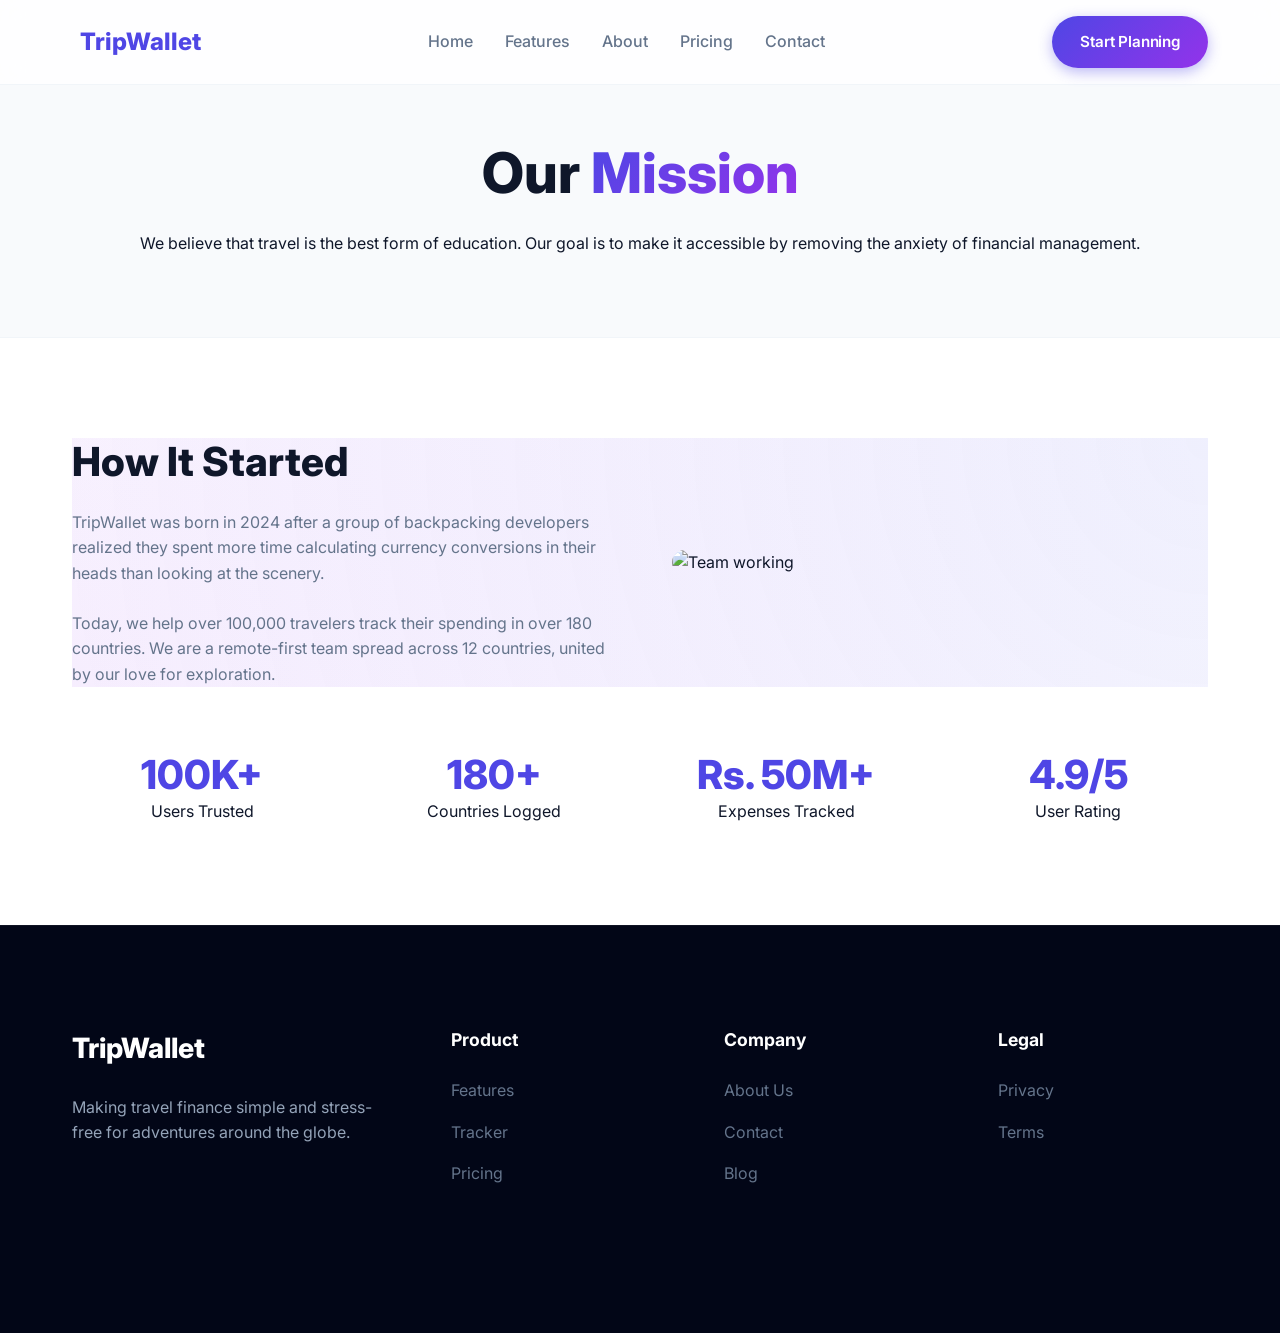
==== about.html @ e1f82f96 "first commit" ====
<!DOCTYPE html>
<html lang="en">
<head>
    <meta charset="UTF-8">
    <meta name="viewport" content="width=device-width, initial-scale=1.0">
    <title>About Us | TripWallet</title>
    <link rel="preconnect" href="https://fonts.googleapis.com">
    <link rel="preconnect" href="https://fonts.gstatic.com" crossorigin>
    <link href="https://fonts.googleapis.com/css2?family=Inter:wght@400;500;600;700;800&display=swap" rel="stylesheet">
    <script src="https://unpkg.com/lucide@latest"></script>
    <link rel="stylesheet" href="style.css">
</head>
<body>

    <!-- Navbar -->
    <nav>
        <div class="container">
            <a href="index.html" class="logo">
                <i data-lucide="wallet"></i>
                TripWallet
            </a>
            <ul class="nav-links">
                <li><a href="index.html">Home</a></li>
                <li><a href="features.html">Features</a></li>
                <li><a href="about.html">About</a></li>
                <li><a href="pricing.html">Pricing</a></li>
                <li><a href="contact.html">Contact</a></li>
            </ul>
            <a href="index.html#tracker" class="btn btn-primary">Start Planning</a>
        </div>
    </nav>

    <!-- Header -->
    <header class="page-header">
        <div class="container">
            <h1 class="reveal">Our <span class="text-gradient">Mission</span></h1>
            <p class="reveal">We believe that travel is the best form of education. Our goal is to make it accessible by removing the anxiety of financial management.</p>
        </div>
    </header>

    <!-- About Content -->
    <section class="section-padding">
        <div class="container">
            <div class="hero .container" style="padding: 0; display: grid; grid-template-columns: 1fr 1fr; gap: 4rem; align-items: center;">
                <div class="reveal">
                    <h2 style="font-size: 2.5rem; margin-bottom: 1.5rem;">How It Started</h2>
                    <p style="color: var(--muted); margin-bottom: 1.5rem;">TripWallet was born in 2024 after a group of backpacking developers realized they spent more time calculating currency conversions in their heads than looking at the scenery.</p>
                    <p style="color: var(--muted);">Today, we help over 100,000 travelers track their spending in over 180 countries. We are a remote-first team spread across 12 countries, united by our love for exploration.</p>
                </div>
                <div class="reveal">
                    <img src="https://images.unsplash.com/photo-1522202176988-66273c2fd55f?auto=format&fit=crop&q=80&w=800" alt="Team working" class="about-image">
                </div>
            </div>

            <div class="stats-counter reveal">
                <div class="counter-item">
                    <h3>100K+</h3>
                    <p>Users Trusted</p>
                </div>
                <div class="counter-item">
                    <h3>180+</h3>
                    <p>Countries Logged</p>
                </div>
                <div class="counter-item">
                    <h3>Rs. 50M+</h3>
                    <p>Expenses Tracked</p>
                </div>
                <div class="counter-item">
                    <h3>4.9/5</h3>
                    <p>User Rating</p>
                </div>
            </div>
        </div>
    </section>

    <!-- Footer -->
    <footer>
        <div class="container">
            <div class="footer-top">
                <div class="footer-column">
                    <div class="footer-logo">TripWallet</div>
                    <p class="footer-description">Making travel finance simple and stress-free for adventures around the globe.</p>
                </div>
                <div class="footer-column">
                    <h4>Product</h4>
                    <ul class="footer-links">
                        <li><a href="features.html">Features</a></li>
                        <li><a href="index.html#tracker">Tracker</a></li>
                        <li><a href="pricing.html">Pricing</a></li>
                    </ul>
                </div>
                <div class="footer-column">
                    <h4>Company</h4>
                    <ul class="footer-links">
                        <li><a href="about.html">About Us</a></li>
                        <li><a href="contact.html">Contact</a></li>
                        <li><a href="blog.html">Blog</a></li>
                    </ul>
                </div>
                <div class="footer-column">
                    <h4>Legal</h4>
                    <ul class="footer-links">
                        <li><a href="#">Privacy</a></li>
                        <li><a href="#">Terms</a></li>
                    </ul>
                </div>
            </div>
        </div>
    </footer>

    <script>
        lucide.createIcons();
    </script>
    <script src="script.js"></script>
</body>
</html>
---- style.css ----
:root {
    --primary: #4f46e5;
    --primary-light: #818cf8;
    --primary-dark: #3730a3;
    --secondary: #9333ea;
    --accent: #10b981;
    --background: #ffffff;
    --surface: #f8fafc;
    --foreground: #0f172a;
    --muted: #64748b;
    --card: #ffffff;
    --card-foreground: #0f172a;
    --border: #f1f5f9;
    --border-strong: #e2e8f0;
    --gradient: linear-gradient(135deg, #4f46e5 0%, #9333ea 100%);
    --gradient-soft: linear-gradient(135deg, rgba(79, 70, 229, 0.05) 0%, rgba(147, 51, 234, 0.05) 100%);
    --shadow-sm: 0 1px 2px 0 rgb(0 0 0 / 0.05);
    --shadow: 0 4px 6px -1px rgb(0 0 0 / 0.05);
    --shadow-md: 0 12px 24px -6px rgb(0 0 0 / 0.08);
    --shadow-lg: 0 25px 50px -12px rgb(0 0 0 / 0.12);
    --radius: 1.25rem;
    --radius-sm: 0.75rem;
    --radius-full: 9999px;
}

* {
    margin: 0;
    padding: 0;
    box-sizing: border-box;
    font-family: 'Inter', sans-serif;
}

html {
    scroll-behavior: smooth;
}

body {
    background-color: var(--background);
    color: var(--foreground);
    line-height: 1.6;
    overflow-x: hidden;
}

/* Utilities */
.container {
    max-width: 1200px;
    margin: 0 auto;
    padding: 0 2rem;
}

.btn {
    display: inline-flex;
    align-items: center;
    justify-content: center;
    padding: 0.875rem 1.75rem;
    border-radius: var(--radius-full);
    font-weight: 600;
    cursor: pointer;
    transition: all 0.3s cubic-bezier(0.4, 0, 0.2, 1);
    text-decoration: none;
    border: none;
    gap: 0.75rem;
    font-size: 0.95rem;
    letter-spacing: -0.01em;
}

.btn-primary {
    background: var(--gradient);
    color: white;
    box-shadow: 0 4px 14px 0 rgba(79, 70, 229, 0.39);
}

.btn-primary:hover {
    transform: translateY(-2px);
    box-shadow: 0 6px 20px rgba(79, 70, 229, 0.45);
    background: linear-gradient(135deg, #4338ca 0%, #7e22ce 100%);
}

.btn-outline {
    background: white;
    border: 1px solid var(--border-strong);
    color: var(--foreground);
}

.btn-outline:hover {
    border-color: var(--primary);
    color: var(--primary);
    background: var(--surface);
    transform: translateY(-2px);
}

.section-padding {
    padding: 100px 0;
}

h1, h2, h3 {
    font-weight: 800;
    line-height: 1.2;
}

.text-gradient {
    background: var(--gradient);
    -webkit-background-clip: text;
    -webkit-text-fill-color: transparent;
}

/* Navbar */
nav {
    position: fixed;
    top: 0;
    width: 100%;
    z-index: 1000;
    background: rgba(255, 255, 255, 0.8);
    backdrop-filter: blur(12px);
    border-bottom: 1px solid var(--border);
    padding: 1rem 0;
    transition: all 0.3s ease;
}

nav .container {
    display: flex;
    justify-content: space-between;
    align-items: center;
}

.logo {
    font-size: 1.5rem;
    font-weight: 800;
    display: flex;
    align-items: center;
    gap: 0.5rem;
    color: var(--primary);
    text-decoration: none;
}

.nav-links {
    display: flex;
    gap: 2rem;
    list-style: none;
}

.nav-links a {
    text-decoration: none;
    color: var(--muted);
    font-weight: 500;
    transition: color 0.3s;
}

.nav-links a:hover {
    color: var(--primary);
}

/* Hero Section */
.hero {
    padding: 180px 0 100px;
    background: radial-gradient(circle at top right, rgba(99, 102, 241, 0.1), transparent),
                radial-gradient(circle at bottom left, rgba(168, 85, 247, 0.1), transparent);
}

.hero .container {
    display: grid;
    grid-template-columns: 1.2fr 1fr;
    gap: 4rem;
    align-items: center;
}

.hero-content h1 {
    font-size: 4rem;
    margin-bottom: 1.5rem;
    letter-spacing: -0.025em;
}

.hero-content p {
    font-size: 1.25rem;
    color: var(--muted);
    margin-bottom: 2.5rem;
    max-width: 500px;
}

.hero-actions {
    display: flex;
    gap: 1.5rem;
}

.hero-image {
    position: relative;
}

.hero-image img {
    width: 100%;
    border-radius: 2rem;
    box-shadow: var(--shadow-lg);
    animation: float 6s ease-in-out infinite;
}

.hero-image::after {
    content: '';
    position: absolute;
    top: -20px;
    right: -20px;
    bottom: -20px;
    left: -20px;
    background: var(--gradient);
    filter: blur(40px);
    opacity: 0.15;
    z-index: -1;
    border-radius: 3rem;
}

@keyframes float {
    0%, 100% { transform: translateY(0) rotate(0deg); }
    50% { transform: translateY(-20px) rotate(1deg); }
}

/* Features */
.features {
    background: white;
}

.section-header {
    text-align: center;
    max-width: 600px;
    margin: 0 auto 4rem;
}

.section-header h2 {
    font-size: 2.5rem;
    margin-bottom: 1rem;
}

.features-grid {
    display: grid;
    grid-template-columns: repeat(auto-fit, minmax(280px, 1fr));
    gap: 2rem;
}

.feature-card {
    background: var(--background);
    padding: 3rem;
    border-radius: var(--radius);
    border: 1px solid var(--border);
    transition: all 0.4s cubic-bezier(0.175, 0.885, 0.32, 1.275);
}

.feature-card:hover {
    transform: translateY(-12px);
    box-shadow: var(--shadow-lg);
    border-color: var(--primary);
    background: white;
}

.feature-icon {
    width: 3.5rem;
    height: 3.5rem;
    background: var(--gradient);
    border-radius: 1rem;
    display: flex;
    align-items: center;
    justify-content: center;
    color: white;
    margin-bottom: 2rem;
    font-size: 1.5rem;
}

/* How It Works */
.steps-grid {
    display: grid;
    grid-template-columns: repeat(auto-fit, minmax(250px, 1fr));
    gap: 3rem;
    margin-top: 4rem;
}

.step-card {
    text-align: center;
    position: relative;
}

.step-card:not(:last-child)::after {
    content: '→';
    position: absolute;
    top: 50px;
    right: -1.5rem;
    font-size: 2rem;
    color: var(--border);
}

.step-number {
    width: 4rem;
    height: 4rem;
    background: white;
    border: 2px solid var(--primary);
    border-radius: 50%;
    display: flex;
    align-items: center;
    justify-content: center;
    font-size: 1.75rem;
    font-weight: 800;
    margin: 0 auto 2rem;
    color: var(--primary);
    box-shadow: var(--shadow-md);
}

/* Dashboard Section */
.dashboard-preview-section {
    background: #0f172a;
    padding: 120px 0;
    color: white;
    overflow: hidden;
}

.dashboard-preview-section .container {
    display: grid;
    grid-template-columns: 1fr 1fr;
    gap: 6rem;
    align-items: center;
}

.dashboard-mockup {
    background: rgba(255, 255, 255, 0.05);
    border-radius: 2rem;
    padding: 1.5rem;
    border: 1px solid rgba(255, 255, 255, 0.1);
    backdrop-filter: blur(10px);
    box-shadow: 0 40px 100px -20px rgba(0, 0, 0, 0.5);
}

.dashboard-mockup img {
    width: 100%;
    border-radius: 1rem;
}

/* Functional Tracker Section */
.tracker-section {
    background: radial-gradient(circle at center, rgba(168, 85, 247, 0.05), transparent);
}

.tracker-container {
    background: white;
    border-radius: 2.5rem;
    padding: 4rem;
    box-shadow: 0 25px 50px -12px rgba(0, 0, 0, 0.08);
    border: 1px solid var(--border);
}

.tracker-grid {
    display: grid;
    grid-template-columns: 350px 1fr;
    gap: 4rem;
}

.tracker-form h3 {
    font-size: 1.75rem;
    margin-bottom: 2rem;
}

.input-group {
    margin-bottom: 1.5rem;
}

.input-group label {
    display: block;
    margin-bottom: 0.5rem;
    font-weight: 600;
    color: var(--muted);
    font-size: 0.9rem;
}

.input-group input, .input-group select {
    width: 100%;
    padding: 1rem;
    border: 1px solid var(--border);
    border-radius: 1rem;
    background: var(--background);
    transition: all 0.3s;
}

.input-group input:focus {
    outline: none;
    border-color: var(--primary);
    background: white;
    box-shadow: 0 0 0 4px rgba(99, 102, 241, 0.1);
}

.tracker-display {
    display: flex;
    flex-direction: column;
}

.stats {
    display: grid;
    grid-template-columns: repeat(3, 1fr);
    gap: 1.5rem;
    margin-bottom: 3rem;
}

.stat-card {
    background: var(--background);
    padding: 2rem;
    border-radius: 1.5rem;
    text-align: center;
    border: 1px solid var(--border);
}

.stat-card h4 {
    font-size: 0.85rem;
    text-transform: uppercase;
    color: var(--muted);
    letter-spacing: 0.05em;
    margin-bottom: 0.75rem;
}

.stat-card .value {
    font-size: 1.75rem;
    font-weight: 800;
    color: var(--foreground);
}

.stat-card.negative .value { color: #ef4444; }
.stat-card.positive .value { color: var(--accent); }

.expense-list-container {
    flex: 1;
}

.expense-list-header {
    display: flex;
    justify-content: space-between;
    align-items: center;
    margin-bottom: 1.5rem;
}

.expense-list {
    display: flex;
    flex-direction: column;
    gap: 1rem;
    max-height: 400px;
    overflow-y: auto;
    padding-right: 1rem;
}

.expense-list::-webkit-scrollbar {
    width: 6px;
}

.expense-list::-webkit-scrollbar-track {
    background: var(--background);
    border-radius: 10px;
}

.expense-list::-webkit-scrollbar-thumb {
    background: var(--border);
    border-radius: 10px;
}

.expense-card {
    display: flex;
    justify-content: space-between;
    align-items: center;
    padding: 1.25rem;
    background: var(--background);
    border-radius: 1rem;
    border-left: 4px solid var(--primary);
    animation: slideIn 0.3s ease-out;
}

.expense-info h5 {
    font-size: 1rem;
    margin-bottom: 0.25rem;
}

.expense-info span {
    font-size: 0.85rem;
    color: var(--muted);
}

.expense-amount {
    font-weight: 700;
    font-size: 1.1rem;
}

@keyframes slideIn {
    from { opacity: 0; transform: translateX(20px); }
    to { opacity: 1; transform: translateX(0); }
}

/* Call to Action */
.cta {
    background: var(--gradient);
    color: white;
    text-align: center;
    border-radius: 3rem;
    margin: 50px auto;
}

.cta h2 {
    font-size: 3rem;
    margin-bottom: 1.5rem;
}

.cta p {
    font-size: 1.25rem;
    opacity: 0.9;
    margin-bottom: 2.5rem;
    max-width: 600px;
    margin-left: auto;
    margin-right: auto;
}

.cta .btn-white {
    background: white;
    color: var(--primary);
}

.cta .btn-white:hover {
    background: #f8fafc;
    transform: translateY(-5px);
}

/* Footer */
footer {
    background: #020617;
    padding: 100px 0 50px;
    border-top: 1px solid rgba(255, 255, 255, 0.05);
}

.footer-top {
    display: grid;
    grid-template-columns: 1.5fr repeat(3, 1fr);
    gap: 4rem;
    margin-bottom: 80px;
}

.footer-logo {
    font-size: 1.75rem;
    font-weight: 800;
    color: white;
    margin-bottom: 1.5rem;
}

.footer-description {
    color: #94a3b8;
    max-width: 300px;
    margin-bottom: 2rem;
}

.footer-column h4 {
    color: white;
    margin-bottom: 1.5rem;
    font-size: 1.1rem;
}

.footer-links {
    list-style: none;
}

.footer-links li {
    margin-bottom: 1rem;
}

.footer-links a {
    color: #64748b;
    text-decoration: none;
    transition: color 0.3s;
}

.footer-links a:hover {
    color: white;
}

.footer-bottom {
    padding-top: 40px;
    border-top: 1px solid rgba(255, 255, 255, 0.05);
    text-align: center;
    color: #475569;
}

/* Page Headers */
.page-header {
    background: var(--surface);
    padding: 140px 0 80px;
    text-align: center;
    border-bottom: 1px solid var(--border);
}

.page-header h1 {
    font-size: 3.5rem;
    margin-bottom: 1.5rem;
}

/* Contact Form */
.contact-grid {
    display: grid;
    grid-template-columns: 1fr 1.5fr;
    gap: 4rem;
    margin-top: 4rem;
}

.contact-info-card {
    background: var(--surface);
    padding: 3rem;
    border-radius: var(--radius);
}

.contact-item {
    display: flex;
    gap: 1.5rem;
    margin-bottom: 2rem;
}

.contact-icon {
    width: 3rem;
    height: 3rem;
    background: white;
    border-radius: 50%;
    display: flex;
    align-items: center;
    justify-content: center;
    color: var(--primary);
    box-shadow: var(--shadow);
}

.contact-form {
    background: white;
    padding: 3rem;
    border-radius: var(--radius);
    border: 1px solid var(--border);
    box-shadow: var(--shadow-md);
}

.form-row {
    display: grid;
    grid-template-columns: 1fr 1fr;
    gap: 1.5rem;
    margin-bottom: 1.5rem;
}

textarea {
    width: 100%;
    padding: 1rem;
    border: 1px solid var(--border-strong);
    border-radius: var(--radius-sm);
    background: var(--surface);
    min-height: 150px;
    font-family: inherit;
}

/* About Section */
.about-image {
    width: 100%;
    border-radius: var(--radius);
    box-shadow: var(--shadow-lg);
}

.stats-counter {
    display: grid;
    grid-template-columns: repeat(4, 1fr);
    gap: 2rem;
    margin-top: 4rem;
    text-align: center;
}

.counter-item h3 {
    font-size: 2.5rem;
    color: var(--primary);
}

/* Mobile Responsive Adjustments */
@media (max-width: 1024px) {
    .hero .container, .dashboard-preview-section .container, .tracker-grid {
        grid-template-columns: 1fr;
        gap: 4rem;
    }
    .hero-content {
        text-align: center;
    }
    .hero-content p {
        margin-left: auto;
        margin-right: auto;
    }
    .hero-actions {
        justify-content: center;
    }
    .tracker-container {
        padding: 2rem;
    }
}

@media (max-width: 768px) {
    .nav-links {
        display: none;
    }
    .hero-content h1 {
        font-size: 3rem;
    }
    .footer-top {
        grid-template-columns: 1fr 1fr;
    }
    .step-card:not(:last-child)::after {
        display: none;
    }
    .stats {
        grid-template-columns: 1fr;
    }
}
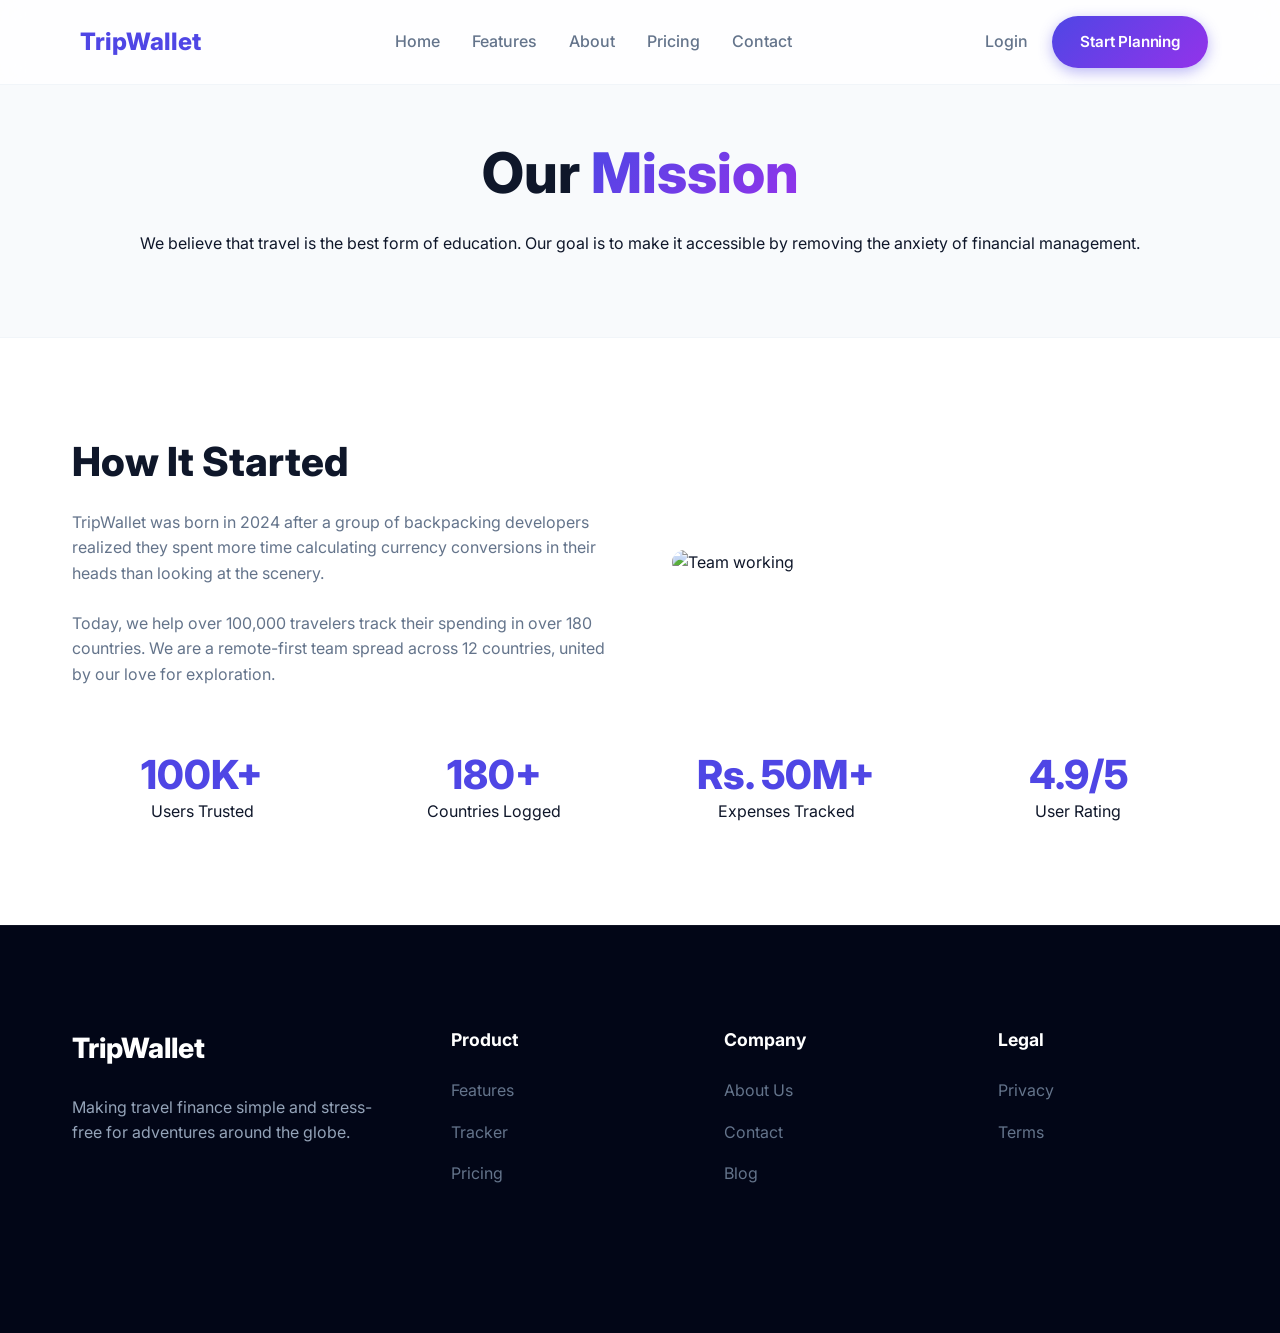
==== commit 4119ac5c: "Mobile UI" ====
--- a/about.html
+++ b/about.html
@@ -25,8 +25,13 @@
                 <li><a href="about.html">About</a></li>
                 <li><a href="pricing.html">Pricing</a></li>
                 <li><a href="contact.html">Contact</a></li>
+                <li class="mobile-only"><a href="login.html">Login</a></li>
+                <li class="mobile-only"><a href="index.html#tracker" class="btn btn-primary" style="color: white;">Start Planning</a></li>
             </ul>
-            <a href="index.html#tracker" class="btn btn-primary">Start Planning</a>
+            <div class="nav-actions">
+                <a href="login.html" class="login-link">Login</a>
+                <a href="index.html#tracker" class="btn btn-primary">Start Planning</a>
+            </div>
         </div>
     </nav>
 
@@ -41,7 +46,7 @@
     <!-- About Content -->
     <section class="section-padding">
         <div class="container">
-            <div class="hero .container" style="padding: 0; display: grid; grid-template-columns: 1fr 1fr; gap: 4rem; align-items: center;">
+            <div class="hero-grid">
                 <div class="reveal">
                     <h2 style="font-size: 2.5rem; margin-bottom: 1.5rem;">How It Started</h2>
                     <p style="color: var(--muted); margin-bottom: 1.5rem;">TripWallet was born in 2024 after a group of backpacking developers realized they spent more time calculating currency conversions in their heads than looking at the scenery.</p>
@@ -51,6 +56,7 @@
                     <img src="https://images.unsplash.com/photo-1522202176988-66273c2fd55f?auto=format&fit=crop&q=80&w=800" alt="Team working" class="about-image">
                 </div>
             </div>
+
 
             <div class="stats-counter reveal">
                 <div class="counter-item">
--- a/style.css
+++ b/style.css
@@ -137,7 +137,30 @@
     display: flex;
     gap: 2rem;
     list-style: none;
-}
+    align-items: center;
+}
+
+.mobile-only {
+    display: none;
+}
+
+.nav-actions {
+    display: flex;
+    gap: 1.5rem;
+    align-items: center;
+}
+
+.login-link {
+    text-decoration: none;
+    color: var(--muted);
+    font-weight: 500;
+    transition: color 0.3s;
+}
+
+.login-link:hover {
+    color: var(--primary);
+}
+
 
 .nav-links a {
     text-decoration: none;
@@ -149,6 +172,17 @@
 .nav-links a:hover {
     color: var(--primary);
 }
+
+.menu-toggle {
+    display: none;
+    background: none;
+    border: none;
+    color: var(--foreground);
+    cursor: pointer;
+    font-size: 1.5rem;
+    z-index: 1001;
+}
+
 
 /* Hero Section */
 .hero {
@@ -601,7 +635,245 @@
     border-radius: var(--radius);
 }
 
+.hero-grid {
+    display: grid;
+    grid-template-columns: 1fr 1fr;
+    gap: 4rem;
+    align-items: center;
+}
+
+/* Pricing Page Styles */
+.pricing-grid {
+    display: grid;
+    grid-template-columns: repeat(3, 1fr);
+    gap: 2rem;
+    margin-top: 4rem;
+}
+
+.pricing-card {
+    padding: 3rem;
+    border-radius: var(--radius);
+    border: 1px solid var(--border);
+    background: white;
+    transition: all 0.3s;
+    position: relative;
+    display: flex;
+    flex-direction: column;
+}
+
+.pricing-card.popular {
+    border-color: var(--primary);
+    box-shadow: var(--shadow-lg);
+    transform: scale(1.05);
+    z-index: 1;
+}
+
+.badge {
+    position: absolute;
+    top: 1rem;
+    right: 1rem;
+    background: var(--gradient);
+    color: white;
+    padding: 0.25rem 0.75rem;
+    border-radius: 99px;
+    font-size: 0.75rem;
+    font-weight: 700;
+}
+
+.price {
+    font-size: 3rem;
+    font-weight: 800;
+    margin: 1.5rem 0;
+}
+
+.price span {
+    font-size: 1rem;
+    color: var(--muted);
+    font-weight: 400;
+}
+
+.pricing-features {
+    list-style: none;
+    margin-bottom: 2.5rem;
+    flex-grow: 1;
+}
+
+.pricing-features li {
+    margin-bottom: 1rem;
+    display: flex;
+    align-items: center;
+    gap: 0.75rem;
+    color: var(--muted);
+}
+
+.pricing-features i {
+    color: var(--accent);
+}
+
+
+
+/* Blog Page Styles */
+.blog-grid {
+    display: grid;
+    grid-template-columns: repeat(auto-fill, minmax(350px, 1fr));
+    gap: 3rem;
+    margin-top: 4rem;
+}
+
+.blog-post {
+    border-radius: var(--radius);
+    overflow: hidden;
+    background: white;
+    border: 1px solid var(--border);
+    transition: all 0.3s;
+}
+
+.blog-post:hover {
+    transform: translateY(-8px);
+    box-shadow: var(--shadow-lg);
+}
+
+.post-thumb {
+    height: 240px;
+    background-size: cover;
+    background-position: center;
+}
+
+.post-content {
+    padding: 2rem;
+}
+
+.post-tag {
+    color: var(--primary);
+    font-weight: 700;
+    font-size: 0.8rem;
+    text-transform: uppercase;
+    letter-spacing: 0.1em;
+    margin-bottom: 1rem;
+    display: inline-block;
+}
+
+.post-title {
+    font-size: 1.5rem;
+    margin-bottom: 1rem;
+    line-height: 1.3;
+}
+
+.post-excerpt {
+    color: var(--muted);
+    margin-bottom: 2rem;
+    font-size: 0.95rem;
+}
+
+.post-author {
+    display: flex;
+    align-items: center;
+    gap: 1rem;
+    padding-top: 1.5rem;
+    border-top: 1px solid var(--border);
+}
+
+.author-img {
+    width: 40px;
+    height: 40px;
+    border-radius: 50%;
+    background: var(--surface);
+}
+
+/* Dashboard Styles */
+
+.dashboard-container {
+    display: grid;
+    grid-template-columns: 280px 1fr;
+    min-height: 100vh;
+}
+
+aside {
+    background: white;
+    border-right: 1px solid var(--border);
+    padding: 2rem;
+    position: sticky;
+    top: 0;
+    height: 100vh;
+    display: flex;
+    flex-direction: column;
+}
+
+.side-link {
+    display: flex;
+    align-items: center;
+    gap: 1rem;
+    padding: 0.75rem 1rem;
+    border-radius: var(--radius-sm);
+    color: var(--muted);
+    text-decoration: none;
+    margin-bottom: 0.5rem;
+    transition: all 0.2s;
+}
+
+.side-link.active {
+    background: var(--gradient-soft);
+    color: var(--primary);
+    font-weight: 600;
+}
+
+.side-link:hover:not(.active) {
+    background: var(--surface);
+    color: var(--foreground);
+}
+
+main {
+    padding: 3rem;
+    background: var(--surface);
+}
+
+.trip-grid {
+    display: grid;
+    grid-template-columns: repeat(auto-fill, minmax(300px, 1fr));
+    gap: 2rem;
+    margin-top: 2rem;
+}
+
+.trip-card {
+    background: white;
+    border-radius: var(--radius);
+    overflow: hidden;
+    border: 1px solid var(--border);
+    transition: transform 0.3s;
+}
+
+.trip-card:hover {
+    transform: translateY(-5px);
+    box-shadow: var(--shadow-lg);
+}
+
+.trip-image {
+    height: 180px;
+    background-size: cover;
+    background-position: center;
+}
+
+.trip-content {
+    padding: 1.5rem;
+}
+
+.progress-bar {
+    height: 8px;
+    background: var(--surface);
+    border-radius: 4px;
+    margin: 1rem 0;
+    overflow: hidden;
+}
+
+.progress-fill {
+    height: 100%;
+    background: var(--gradient);
+    border-radius: 4px;
+}
+
+
 .contact-item {
+
     display: flex;
     gap: 1.5rem;
     margin-bottom: 2rem;
@@ -666,10 +938,52 @@
 
 /* Mobile Responsive Adjustments */
 @media (max-width: 1024px) {
-    .hero .container, .dashboard-preview-section .container, .tracker-grid {
+    .container {
+        padding: 0 1.5rem;
+    }
+    .hero .container, .dashboard-preview-section .container, .tracker-grid, .contact-grid, .hero-grid, .pricing-grid, .blog-grid, .input-row {
         grid-template-columns: 1fr;
-        gap: 4rem;
-    }
+        gap: 2rem;
+    }
+
+
+    .dashboard-container {
+        grid-template-columns: 1fr;
+    }
+
+    aside {
+        position: fixed;
+        left: -100%;
+        width: 280px;
+        z-index: 1002;
+        transition: 0.4s;
+    }
+
+    aside.active {
+        left: 0;
+        box-shadow: 10px 0 30px rgba(0,0,0,0.1);
+    }
+
+    main {
+        padding: 2rem 1.5rem;
+    }
+
+    main header {
+        flex-direction: column;
+        align-items: flex-start;
+        gap: 1.5rem;
+    }
+
+    main header .btn {
+        width: 100%;
+    }
+
+
+    .pricing-card.popular {
+        transform: scale(1);
+    }
+
+
     .hero-content {
         text-align: center;
     }
@@ -679,21 +993,68 @@
     }
     .hero-actions {
         justify-content: center;
+        flex-wrap: wrap;
     }
     .tracker-container {
-        padding: 2rem;
-    }
-}
-
-@media (max-width: 768px) {
-    .nav-links {
-        display: none;
-    }
-    .hero-content h1 {
-        font-size: 3rem;
+        padding: 2.5rem 1.5rem;
     }
     .footer-top {
         grid-template-columns: 1fr 1fr;
+        gap: 2rem;
+    }
+}
+
+@media (max-width: 768px) {
+    .section-padding {
+        padding: 60px 0;
+    }
+    .menu-toggle {
+        display: block;
+    }
+    .nav-links {
+        position: fixed;
+        top: 0;
+        right: -100%;
+        width: 80%;
+        height: 100vh;
+        background: white;
+        flex-direction: column;
+        justify-content: center;
+        align-items: center;
+        gap: 2.5rem;
+        box-shadow: -10px 0 30px rgba(0,0,0,0.1);
+        transition: 0.4s cubic-bezier(0.4, 0, 0.2, 1);
+        z-index: 1000;
+        padding: 2rem;
+    }
+    .nav-links.active {
+        right: 0;
+    }
+    .mobile-only {
+        display: block;
+        width: 100%;
+        text-align: center;
+    }
+    .nav-actions {
+        display: none;
+    }
+    .nav-links a {
+        font-size: 1.25rem;
+        font-weight: 600;
+    }
+
+    .hero-content h1 {
+        font-size: 2.75rem;
+    }
+    .hero-content p {
+        font-size: 1.1rem;
+    }
+    .features-grid {
+        grid-template-columns: 1fr;
+    }
+    .steps-grid {
+        grid-template-columns: 1fr;
+        gap: 2rem;
     }
     .step-card:not(:last-child)::after {
         display: none;
@@ -701,4 +1062,97 @@
     .stats {
         grid-template-columns: 1fr;
     }
-}
+    .form-row {
+        grid-template-columns: 1fr;
+    }
+    .cta h2 {
+        font-size: 2.25rem;
+    }
+    .cta {
+        padding: 60px 1.5rem;
+        border-radius: 2rem;
+    }
+    .page-header h1 {
+        font-size: 2.5rem;
+    }
+}
+
+@media (max-width: 480px) {
+    .footer-top {
+        grid-template-columns: 1fr;
+    }
+    .hero-actions .btn {
+        width: 100%;
+    }
+    .counter-item h3 {
+        font-size: 2rem;
+    }
+    .stats-counter {
+        grid-template-columns: repeat(2, 1fr);
+    }
+    .social-login {
+        grid-template-columns: 1fr;
+    }
+    .login-card {
+        padding: 2rem 1.5rem;
+    }
+
+}
+
+/* Login/Signup Page Styles */
+.auth-body {
+    min-height: 100vh;
+    display: flex;
+    align-items: center;
+    justify-content: center;
+    background: var(--surface);
+    padding: 2rem 1rem;
+}
+
+.login-card {
+    background: white;
+    padding: 3rem;
+    border-radius: var(--radius);
+    box-shadow: var(--shadow-lg);
+    width: 100%;
+    max-width: 450px;
+    text-align: center;
+}
+
+.login-card .logo {
+    justify-content: center;
+    margin-bottom: 2rem;
+    font-size: 2rem;
+}
+
+.social-login {
+    display: grid;
+    grid-template-columns: 1fr 1fr;
+    gap: 1rem;
+    margin: 2rem 0;
+}
+
+.divider {
+    display: flex;
+    align-items: center;
+    gap: 1rem;
+    color: var(--muted);
+    margin: 2rem 0;
+    font-size: 0.85rem;
+}
+
+.divider::before, .divider::after {
+    content: '';
+    flex: 1;
+    height: 1px;
+    background: var(--border);
+}
+
+.input-row {
+    display: grid;
+    grid-template-columns: 1fr 1fr;
+    gap: 1rem;
+}
+
+
+
